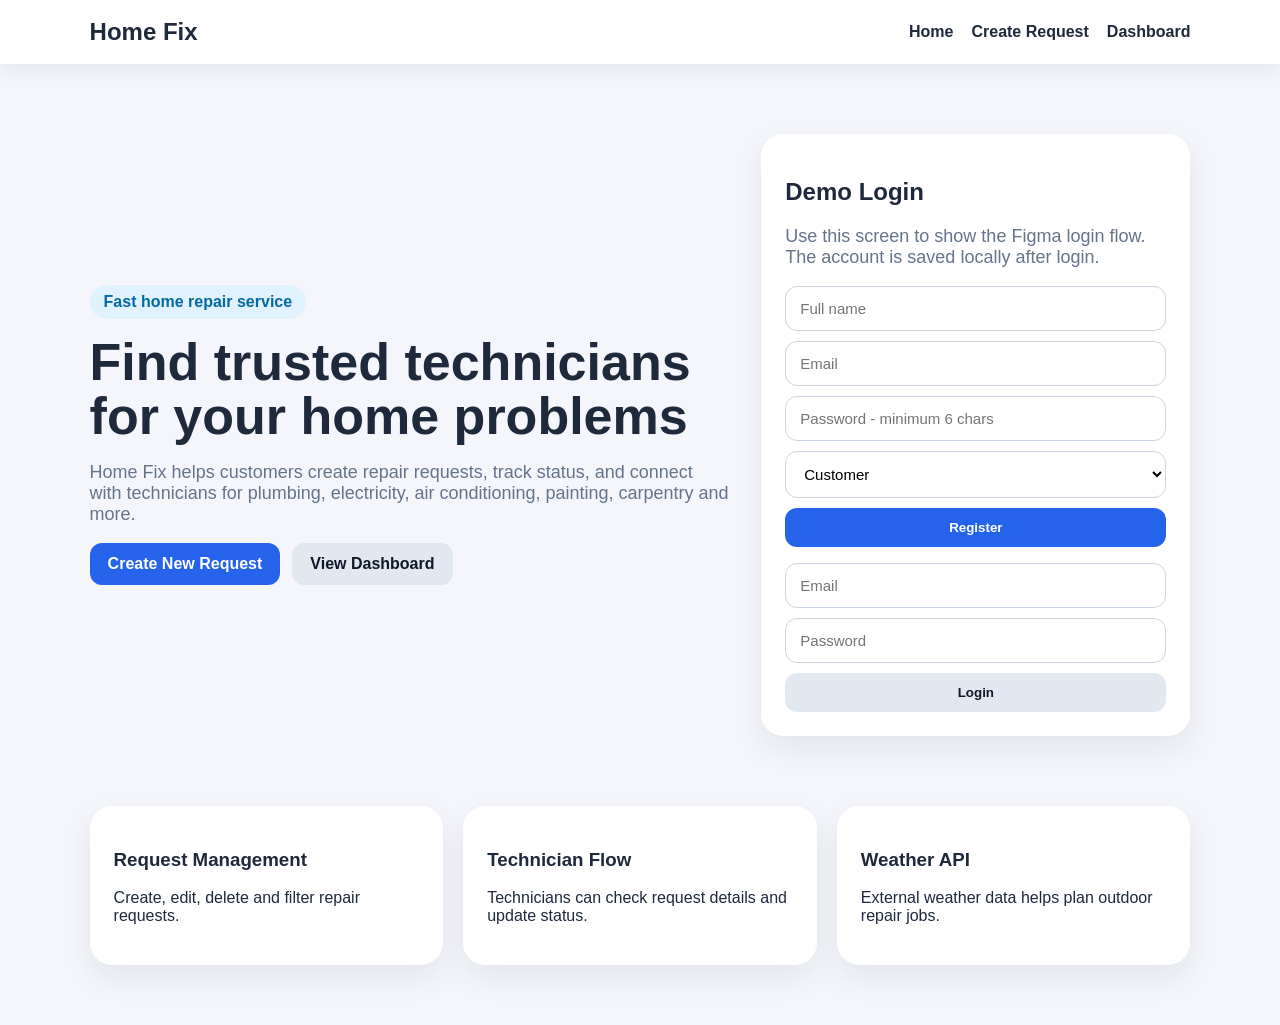
==== index.html @ 34289ef5 "Initial frontend setup with Home Fix pages and API integration" ====
<!DOCTYPE html>
<html lang="en">
<head>
  <meta charset="UTF-8" />
  <meta name="viewport" content="width=device-width, initial-scale=1.0" />
  <title>Home Fix</title>
  <link rel="stylesheet" href="style/style.css" />
</head>
<body>
  <header class="navbar">
    <div class="logo">Home Fix</div>
    <nav>
      <a href="index.html">Home</a>
      <a href="pages/create-request.html">Create Request</a>
      <a href="pages/dashboard.html">Dashboard</a>
    </nav>
  </header>

  <main class="hero">
    <section class="hero-text">
      <span class="badge">Fast home repair service</span>
      <h1>Find trusted technicians for your home problems</h1>
      <p>Home Fix helps customers create repair requests, track status, and connect with technicians for plumbing, electricity, air conditioning, painting, carpentry and more.</p>
      <div class="actions">
        <a class="btn primary" href="pages/create-request.html">Create New Request</a>
        <a class="btn secondary" href="pages/dashboard.html">View Dashboard</a>
      </div>
    </section>

    <section class="login-card">
      <h2>Demo Login</h2>
      <p class="muted">Use this screen to show the Figma login flow. The account is saved locally after login.</p>
      <div id="messageBox" class="message hidden"></div>

      <form id="registerForm" class="form small-gap">
        <input id="fullName" type="text" placeholder="Full name" required />
        <input id="email" type="email" placeholder="Email" required />
        <input id="password" type="password" placeholder="Password - minimum 6 chars" required />
        <select id="role">
          <option value="customer">Customer</option>
          <option value="technician">Technician</option>
          <option value="admin">Admin</option>
        </select>
        <button type="submit" class="btn primary full">Register</button>
      </form>

      <form id="loginForm" class="form small-gap">
        <input id="loginEmail" type="email" placeholder="Email" required />
        <input id="loginPassword" type="password" placeholder="Password" required />
        <button type="submit" class="btn secondary full">Login</button>
      </form>
    </section>
  </main>

  <section class="features">
    <article>
      <h3>Request Management</h3>
      <p>Create, edit, delete and filter repair requests.</p>
    </article>
    <article>
      <h3>Technician Flow</h3>
      <p>Technicians can check request details and update status.</p>
    </article>
    <article>
      <h3>Weather API</h3>
      <p>External weather data helps plan outdoor repair jobs.</p>
    </article>
  </section>

  <script src="js/api.js"></script>
  <script src="js/auth.js"></script>
</body>
</html>
---- style/style.css ----
* {
  box-sizing: border-box;
}

body {
  margin: 0;
  font-family: Arial, sans-serif;
  background: #f4f6fb;
  color: #1e293b;
}

a {
  color: inherit;
  text-decoration: none;
}

.navbar {
  display: flex;
  align-items: center;
  justify-content: space-between;
  padding: 18px 7%;
  background: #ffffff;
  box-shadow: 0 4px 20px rgba(15, 23, 42, 0.08);
  position: sticky;
  top: 0;
  z-index: 10;
}

.logo {
  font-weight: 800;
  font-size: 24px;
}

nav {
  display: flex;
  gap: 18px;
  font-weight: 600;
}

.hero {
  display: grid;
  grid-template-columns: 1.2fr 0.8fr;
  gap: 28px;
  padding: 70px 7%;
  align-items: center;
}

.hero h1 {
  font-size: 52px;
  line-height: 1.05;
  margin: 16px 0;
}

.hero p {
  font-size: 18px;
  color: #64748b;
  max-width: 640px;
}

.badge {
  display: inline-block;
  padding: 8px 14px;
  border-radius: 999px;
  background: #e0f2fe;
  color: #0369a1;
  font-weight: 700;
}

.actions,
.card-actions,
.panel-header {
  display: flex;
  gap: 12px;
  align-items: center;
  flex-wrap: wrap;
}

.btn {
  border: none;
  border-radius: 12px;
  padding: 12px 18px;
  font-weight: 700;
  cursor: pointer;
  display: inline-block;
  text-align: center;
}

.primary {
  background: #2563eb;
  color: #ffffff;
}

.secondary {
  background: #e2e8f0;
  color: #0f172a;
}

.danger {
  background: #fee2e2;
  color: #991b1b;
}

.full {
  width: 100%;
}

.login-card,
.panel,
.request-card,
.features article,
.stat-card {
  background: #ffffff;
  border-radius: 22px;
  padding: 24px;
  box-shadow: 0 12px 30px rgba(15, 23, 42, 0.08);
}

.form {
  display: flex;
  flex-direction: column;
  gap: 14px;
}

.small-gap {
  margin-top: 16px;
  gap: 10px;
}

input,
select,
textarea {
  width: 100%;
  padding: 13px 14px;
  border: 1px solid #cbd5e1;
  border-radius: 12px;
  font-size: 15px;
  background: #fff;
}

textarea {
  min-height: 140px;
  resize: vertical;
}

.message {
  padding: 12px 14px;
  border-radius: 12px;
  margin: 16px 0;
  font-weight: 700;
}

.message.success {
  background: #dcfce7;
  color: #166534;
}

.message.error {
  background: #fee2e2;
  color: #991b1b;
}

.hidden {
  display: none;
}

.muted {
  color: #64748b;
}

.features {
  display: grid;
  grid-template-columns: repeat(3, 1fr);
  gap: 20px;
  padding: 0 7% 60px;
}

.page-layout,
.dashboard {
  padding: 40px 7%;
}

.page-layout {
  display: grid;
  grid-template-columns: 1fr 360px;
  gap: 24px;
}

.wide {
  width: 100%;
}

.grid-form {
  display: grid;
  grid-template-columns: repeat(2, 1fr);
}

.grid-form textarea,
.full-row {
  grid-column: 1 / -1;
}

.weather-box {
  margin-top: 18px;
  padding: 16px;
  border-radius: 16px;
  background: #f8fafc;
  color: #334155;
  line-height: 1.6;
}

.panel-header {
  justify-content: space-between;
}

.filters {
  display: grid;
  grid-template-columns: repeat(6, 1fr);
  gap: 10px;
  margin: 20px 0;
}

.stats-grid {
  display: grid;
  grid-template-columns: repeat(4, 1fr);
  gap: 12px;
  margin-bottom: 20px;
}

.stat-card span {
  display: block;
  color: #64748b;
  margin-bottom: 8px;
}

.stat-card strong {
  font-size: 28px;
}

.cards-grid {
  display: grid;
  grid-template-columns: repeat(2, 1fr);
  gap: 18px;
}

.card-top {
  display: flex;
  justify-content: space-between;
  gap: 12px;
  align-items: center;
}

.pill {
  border-radius: 999px;
  padding: 6px 10px;
  font-size: 13px;
  font-weight: 800;
  background: #e2e8f0;
}

.pill.urgent {
  background: #fee2e2;
  color: #991b1b;
}

.pill.high {
  background: #ffedd5;
  color: #9a3412;
}

.pill.medium {
  background: #dbeafe;
  color: #1d4ed8;
}

.pill.low {
  background: #dcfce7;
  color: #166534;
}

.details-list {
  list-style: none;
  padding: 0;
  line-height: 1.7;
  color: #475569;
}

.request-image {
  width: 100%;
  max-height: 220px;
  object-fit: cover;
  border-radius: 16px;
  margin-bottom: 14px;
}

.empty {
  padding: 24px;
  background: #f8fafc;
  border-radius: 16px;
}

@media (max-width: 900px) {
  .hero,
  .page-layout,
  .features,
  .cards-grid,
  .stats-grid,
  .filters,
  .grid-form {
    grid-template-columns: 1fr;
  }

  .hero h1 {
    font-size: 38px;
  }
}
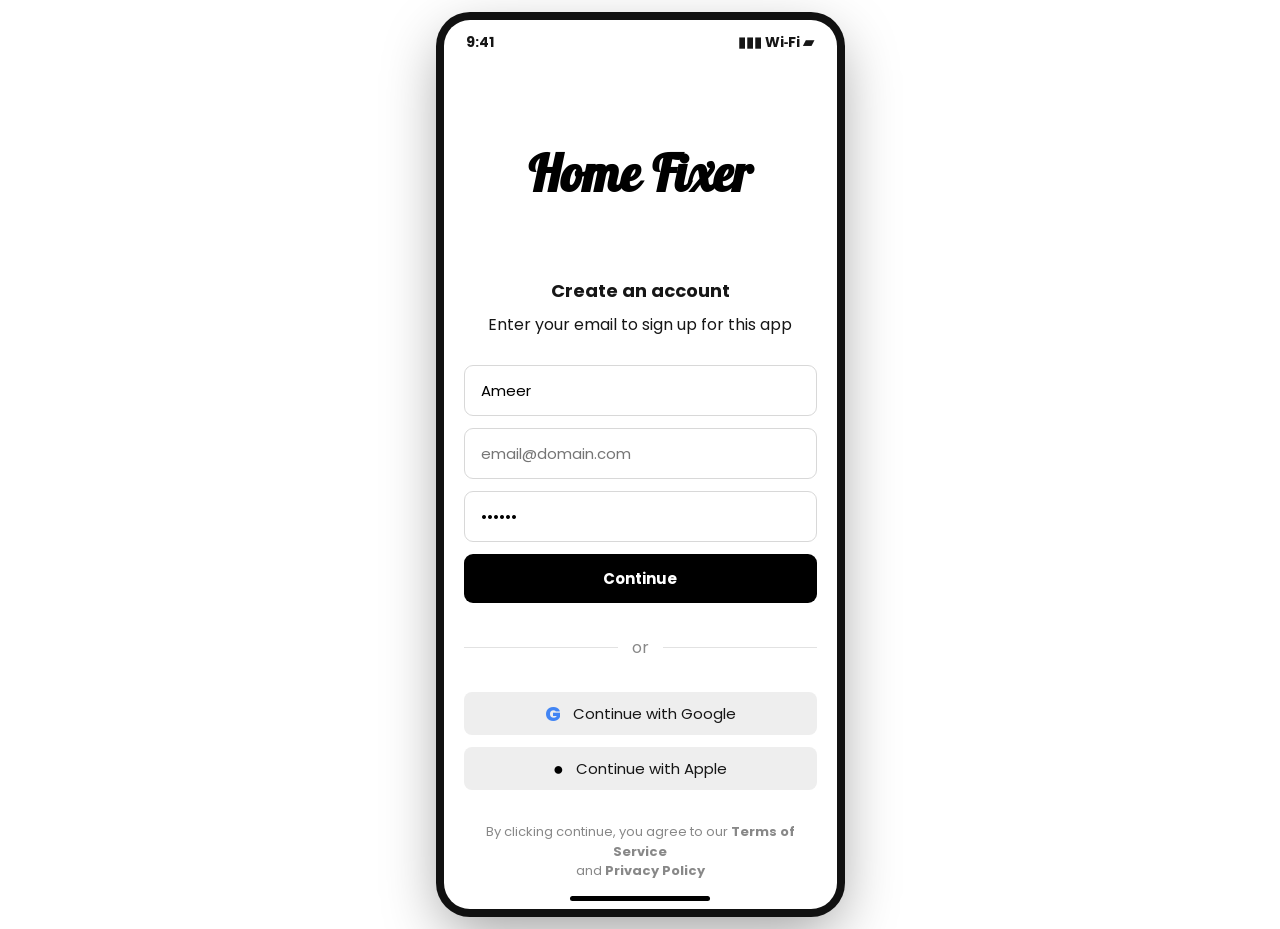
==== commit 4b95895b: "Update client UI to match Figma screens" ====
--- a/index.html
+++ b/index.html
@@ -3,71 +3,48 @@
 <head>
   <meta charset="UTF-8" />
   <meta name="viewport" content="width=device-width, initial-scale=1.0" />
-  <title>Home Fix</title>
+  <title>Home Fixer | Sign In</title>
   <link rel="stylesheet" href="style/style.css" />
 </head>
-<body>
-  <header class="navbar">
-    <div class="logo">Home Fix</div>
-    <nav>
-      <a href="index.html">Home</a>
-      <a href="pages/create-request.html">Create Request</a>
-      <a href="pages/dashboard.html">Dashboard</a>
-    </nav>
-  </header>
+<body class="auth-bg">
+  <main class="phone-frame auth-phone">
+    <div class="ios-status">
+      <span>9:41</span>
+      <span>▮▮▮  Wi‑Fi  ▰</span>
+    </div>
 
-  <main class="hero">
-    <section class="hero-text">
-      <span class="badge">Fast home repair service</span>
-      <h1>Find trusted technicians for your home problems</h1>
-      <p>Home Fix helps customers create repair requests, track status, and connect with technicians for plumbing, electricity, air conditioning, painting, carpentry and more.</p>
-      <div class="actions">
-        <a class="btn primary" href="pages/create-request.html">Create New Request</a>
-        <a class="btn secondary" href="pages/dashboard.html">View Dashboard</a>
+    <section class="signin-card">
+      <h1 class="brand brand-dark">Home Fixer</h1>
+
+      <div class="signin-content">
+        <h2>Create an account</h2>
+        <p>Enter your email to sign up for this app</p>
+
+        <form id="registerForm" class="stack-form">
+          <input id="registerName" type="text" placeholder="Full name" value="Ameer" />
+          <input id="registerEmail" type="email" placeholder="email@domain.com" />
+          <input id="registerPassword" type="password" placeholder="Password" value="123456" />
+          <button type="submit" class="btn btn-black">Continue</button>
+        </form>
+
+        <div id="authMessage" class="inline-message hidden"></div>
+
+        <div class="divider"><span></span><b>or</b><span></span></div>
+
+        <a class="social-btn" href="pages/home.html"><span class="google-g">G</span> Continue with Google</a>
+        <a class="social-btn" href="pages/home.html"><span class="apple-logo">●</span> Continue with Apple</a>
+
+        <p class="terms">
+          By clicking continue, you agree to our
+          <strong>Terms of Service</strong><br />
+          and <strong>Privacy Policy</strong>
+        </p>
       </div>
     </section>
 
-    <section class="login-card">
-      <h2>Demo Login</h2>
-      <p class="muted">Use this screen to show the Figma login flow. The account is saved locally after login.</p>
-      <div id="messageBox" class="message hidden"></div>
-
-      <form id="registerForm" class="form small-gap">
-        <input id="fullName" type="text" placeholder="Full name" required />
-        <input id="email" type="email" placeholder="Email" required />
-        <input id="password" type="password" placeholder="Password - minimum 6 chars" required />
-        <select id="role">
-          <option value="customer">Customer</option>
-          <option value="technician">Technician</option>
-          <option value="admin">Admin</option>
-        </select>
-        <button type="submit" class="btn primary full">Register</button>
-      </form>
-
-      <form id="loginForm" class="form small-gap">
-        <input id="loginEmail" type="email" placeholder="Email" required />
-        <input id="loginPassword" type="password" placeholder="Password" required />
-        <button type="submit" class="btn secondary full">Login</button>
-      </form>
-    </section>
+    <div class="ios-homebar"></div>
   </main>
 
-  <section class="features">
-    <article>
-      <h3>Request Management</h3>
-      <p>Create, edit, delete and filter repair requests.</p>
-    </article>
-    <article>
-      <h3>Technician Flow</h3>
-      <p>Technicians can check request details and update status.</p>
-    </article>
-    <article>
-      <h3>Weather API</h3>
-      <p>External weather data helps plan outdoor repair jobs.</p>
-    </article>
-  </section>
-
-  <script src="js/api.js"></script>
   <script src="js/auth.js"></script>
 </body>
 </html>
--- a/style/style.css
+++ b/style/style.css
@@ -1,315 +1,1231 @@
-* {
-  box-sizing: border-box;
-}
+@import url('https://fonts.googleapis.com/css2?family=Lobster&family=Poppins:wght@300;400;500;600;700;800&display=swap');
+
+:root {
+  --blue: #7fb5f6;
+  --blue-dark: #5ca3f4;
+  --soft-blue: #e8f3ff;
+  --text: #161616;
+  --muted: #747474;
+  --line: #dddddd;
+  --card: #ffffff;
+  --grey: #d9d9d9;
+  --shadow: 0 12px 28px rgba(0, 0, 0, .14);
+  --radius: 22px;
+}
+
+* { box-sizing: border-box; }
 
 body {
   margin: 0;
-  font-family: Arial, sans-serif;
-  background: #f4f6fb;
-  color: #1e293b;
-}
-
-a {
-  color: inherit;
-  text-decoration: none;
-}
-
-.navbar {
-  display: flex;
-  align-items: center;
+  min-height: 100vh;
+  font-family: 'Poppins', Arial, sans-serif;
+  color: var(--text);
+  background: #0b0b0b;
+}
+
+a { color: inherit; text-decoration: none; }
+button, input, select, textarea { font-family: inherit; }
+button, a { cursor: pointer; }
+
+.phone-frame {
+  width: min(100vw, 393px);
+  min-height: 852px;
+  margin: 0 auto;
+  background: #fff;
+  position: relative;
+  overflow: hidden;
+}
+
+.auth-bg {
+  background: #ffffff;
+}
+
+.auth-phone {
+  border-radius: 0 0 18px 18px;
+}
+
+.ios-status {
+  height: 44px;
+  display: flex;
   justify-content: space-between;
-  padding: 18px 7%;
-  background: #ffffff;
-  box-shadow: 0 4px 20px rgba(15, 23, 42, 0.08);
-  position: sticky;
-  top: 0;
-  z-index: 10;
-}
-
-.logo {
+  padding: 12px 22px 0;
+  font-weight: 700;
+  font-size: 14px;
+}
+
+.ios-homebar {
+  width: 140px;
+  height: 5px;
+  border-radius: 20px;
+  background: #000;
+  position: absolute;
+  bottom: 8px;
+  left: 50%;
+  transform: translateX(-50%);
+}
+
+.brand {
+  font-family: 'Lobster', cursive;
+  letter-spacing: .2px;
+}
+
+.brand-dark {
+  font-size: 50px;
+  text-align: center;
+  margin: 78px 0 72px;
+  color: #000;
+}
+
+.small-brand {
+  margin: 0;
+  font-size: 26px;
+  line-height: 1;
+  color: #070707;
+}
+
+.center { text-align: center; }
+
+.signin-content {
+  padding: 0 20px;
+  text-align: center;
+}
+
+.signin-content h2 {
+  font-size: 18px;
+  margin: 0 0 8px;
+}
+
+.signin-content p {
+  margin: 0 0 28px;
+  font-size: 16px;
+}
+
+.stack-form {
+  display: grid;
+  gap: 12px;
+}
+
+input, select, textarea {
+  width: 100%;
+  border: 1px solid #d8d8d8;
+  border-radius: 9px;
+  padding: 13px 16px;
+  font-size: 15px;
+  background: #fff;
+  outline: none;
+}
+
+textarea {
+  min-height: 96px;
+  resize: vertical;
+}
+
+.btn {
+  display: inline-flex;
+  align-items: center;
+  justify-content: center;
+  border: 0;
+  border-radius: 9px;
+  padding: 13px 18px;
+  font-weight: 700;
+  font-size: 15px;
+}
+
+.btn-black {
+  background: #000;
+  color: #fff;
+}
+
+.blue-wide {
+  background: var(--blue);
+  color: #fff;
+  border-radius: 13px;
+}
+
+.btn-soft {
+  background: #e9edf3;
+  color: #111;
+}
+
+.divider {
+  display: grid;
+  grid-template-columns: 1fr auto 1fr;
+  align-items: center;
+  gap: 14px;
+  color: #888;
+  margin: 32px 0;
+}
+
+.divider span { height: 1px; background: #e2e2e2; }
+.divider b { font-weight: 400; }
+
+.social-btn {
+  height: 43px;
+  border-radius: 8px;
+  background: #eee;
+  display: flex;
+  justify-content: center;
+  align-items: center;
+  margin-bottom: 12px;
+  gap: 12px;
+  font-size: 15px;
+}
+
+.google-g { color: #4285f4; font-weight: 800; font-size: 20px; }
+.apple-logo { color: #000; font-size: 18px; }
+
+.terms {
+  font-size: 13px !important;
+  color: #888;
+  line-height: 1.5;
+  margin-top: 32px !important;
+}
+
+.app-phone {
+  min-height: 852px;
+  padding: 22px 16px 92px;
+  background: #fff;
+}
+
+.white-screen { background: #fff; }
+
+.home-header {
+  display: flex;
+  justify-content: space-between;
+  align-items: flex-start;
+  margin-bottom: 36px;
+}
+
+.home-header p {
+  margin: 4px 0 0;
+  color: #777;
+  font-size: 15px;
+}
+
+.avatar {
+  width: 48px;
+  height: 48px;
+  border-radius: 15px;
+  background:
+    radial-gradient(circle at 50% 36%, #333 0 14%, transparent 15%),
+    radial-gradient(circle at 50% 78%, #d9bba0 0 33%, transparent 34%),
+    linear-gradient(135deg, #e8eff7, #fff);
+  box-shadow: 0 8px 18px rgba(0,0,0,.14);
+}
+
+.search-row {
+  display: grid;
+  grid-template-columns: 1fr 56px;
+  gap: 14px;
+  align-items: center;
+  margin-bottom: 26px;
+}
+
+.search-box {
+  height: 54px;
+  border-radius: 15px;
+  background: #fff;
+  box-shadow: var(--shadow);
+  display: flex;
+  align-items: center;
+  gap: 14px;
+  padding: 0 18px;
+  color: #5f606a;
+  font-weight: 600;
+}
+
+.search-box:first-letter { font-size: 30px; color: #000; }
+
+.filter-btn {
+  height: 55px;
+  min-width: 55px;
+  border: 0;
+  border-radius: 15px;
+  background: var(--blue);
+  font-size: 26px;
+  display: flex;
+  align-items: center;
+  justify-content: center;
+}
+
+.chips {
+  display: flex;
+  gap: 12px;
+  overflow-x: auto;
+  padding: 0 0 12px;
+  margin-bottom: 10px;
+}
+
+.chip {
+  border: 0;
+  white-space: nowrap;
+  background: #f0f0f4;
+  padding: 12px 20px;
+  border-radius: 15px;
+  font-weight: 700;
+  color: #444;
+}
+
+.chip.active {
+  background: var(--blue);
+  color: #fff;
+  box-shadow: 0 10px 18px rgba(84, 149, 235, .35);
+}
+
+.provider-grid {
+  display: grid;
+  grid-template-columns: 1fr 1fr;
+  gap: 18px;
+  padding-bottom: 34px;
+}
+
+.provider-card {
+  min-height: 205px;
+  background: #fff;
+  border-radius: 18px;
+  padding: 16px 12px;
+  box-shadow: 0 8px 20px rgba(0,0,0,.12);
+  display: flex;
+  flex-direction: column;
+  justify-content: space-between;
+}
+
+.provider-card p {
+  color: #666;
+  font-weight: 700;
+  line-height: 1.18;
+  margin: 8px 0;
+}
+
+.provider-logo {
+  text-align: center;
+  display: grid;
+  place-items: center;
+  gap: 1px;
+  min-height: 86px;
+}
+
+.provider-logo span {
+  display: grid;
+  place-items: center;
+  font-size: 42px;
+  line-height: 1;
+}
+
+.provider-logo strong {
+  display: block;
+  letter-spacing: 1px;
+  font-size: 17px;
+}
+
+.provider-logo small {
+  display: block;
+  font-size: 7px;
+  letter-spacing: 4px;
+}
+
+.logo-horse span {
+  width: 74px;
+  height: 74px;
+  background: #000;
+  color: #fff;
+  font-size: 52px;
+}
+
+.logo-horse strong {
+  font-weight: 400;
+  font-size: 24px;
+  margin-top: 6px;
+}
+
+.logo-flash span { color: #e7bc58; font-size: 60px; }
+.logo-flash strong { color: #161d4d; }
+.logo-master span { color: #d9ab4a; font-size: 54px; }
+.logo-master strong { color: #444; }
+.logo-otieno span { color: #3260a6; font-size: 58px; }
+.logo-otieno strong { color: #27346b; }
+
+.stars {
+  font-size: 17px;
+  letter-spacing: 1px;
+  color: #111;
+}
+
+.stars span {
+  font-size: 13px;
+  margin-left: 3px;
+}
+
+.floating-plus {
+  position: absolute;
+  left: 50%;
+  bottom: 53px;
+  transform: translateX(-50%);
+  z-index: 5;
+  width: 64px;
+  height: 64px;
+  border-radius: 50%;
+  display: grid;
+  place-items: center;
+  background: var(--blue);
+  color: #fff;
+  font-size: 38px;
+  box-shadow: 0 10px 20px rgba(0,0,0,.2);
+}
+
+.bottom-nav {
+  position: absolute;
+  left: 0;
+  right: 0;
+  bottom: 0;
+  height: 72px;
+  border-radius: 24px 24px 0 0;
+  background: var(--blue);
+  display: grid;
+  grid-template-columns: repeat(4, 1fr);
+  align-items: center;
+  padding-bottom: 12px;
+}
+
+.bottom-nav a {
+  text-align: center;
+  color: #fff;
+  font-size: 23px;
+  opacity: .9;
+}
+
+.bottom-nav a.active {
+  transform: translateY(-2px);
   font-weight: 800;
-  font-size: 24px;
-}
-
-nav {
-  display: flex;
-  gap: 18px;
-  font-weight: 600;
-}
-
-.hero {
-  display: grid;
-  grid-template-columns: 1.2fr 0.8fr;
-  gap: 28px;
-  padding: 70px 7%;
-  align-items: center;
-}
-
-.hero h1 {
-  font-size: 52px;
-  line-height: 1.05;
-  margin: 16px 0;
-}
-
-.hero p {
-  font-size: 18px;
-  color: #64748b;
-  max-width: 640px;
-}
-
-.badge {
-  display: inline-block;
-  padding: 8px 14px;
-  border-radius: 999px;
-  background: #e0f2fe;
-  color: #0369a1;
+}
+
+.top-icons {
+  display: flex;
+  justify-content: space-between;
+  align-items: center;
+}
+
+.icon-link {
+  font-size: 36px;
+  color: #666;
+  line-height: 1;
+}
+
+.provider-details {
+  text-align: left;
+  padding: 16px 0 0;
+}
+
+.provider-details .provider-logo {
+  margin: 0 auto 18px;
+}
+
+.provider-details .provider-logo span {
+  margin: 0 auto;
+}
+
+.provider-details .stars {
+  margin: 24px 0 14px;
+}
+
+.provider-name-line {
+  color: #555;
   font-weight: 700;
 }
 
-.actions,
-.card-actions,
-.panel-header {
-  display: flex;
-  gap: 12px;
-  align-items: center;
-  flex-wrap: wrap;
-}
-
-.btn {
-  border: none;
+.provider-copy {
+  color: #555;
+  line-height: 1.25;
+  font-size: 15px;
+}
+
+.provider-actions {
+  position: absolute;
+  left: 16px;
+  right: 16px;
+  bottom: 56px;
+  display: grid;
+  grid-template-columns: 1fr auto 1fr;
+  gap: 14px;
+  align-items: center;
+}
+
+.pill-blue {
+  border: 0;
+  background: var(--blue);
+  color: #fff;
   border-radius: 12px;
-  padding: 12px 18px;
+  padding: 10px 12px;
+  text-align: center;
+  font-weight: 500;
+}
+
+.provider-actions span {
+  color: #999;
   font-weight: 700;
-  cursor: pointer;
-  display: inline-block;
+}
+
+.provider-note {
+  position: absolute;
+  left: 16px;
+  right: 16px;
+  bottom: 28px;
+}
+
+.muted { color: #999; }
+
+.modal-overlay {
+  position: absolute;
+  inset: 0;
+  background: rgba(220,220,220,.78);
+  display: grid;
+  place-items: center;
+  z-index: 20;
+}
+
+.hidden { display: none !important; }
+
+.phone-modal {
+  width: 270px;
+  min-height: 170px;
+  border-radius: 24px;
+  background: #fff;
+  box-shadow: var(--shadow);
+  padding: 22px;
+  position: relative;
+  display: grid;
+  place-items: center;
+}
+
+.back-mini {
+  position: absolute;
+  left: 18px;
+  top: 10px;
+  border: 0;
+  background: transparent;
+  font-size: 34px;
+  color: #666;
+}
+
+.phone-modal h2 {
+  color: #676974;
+  font-size: 25px;
+  margin: 20px 0 10px;
+}
+
+.call-btn {
+  background: #d8d8d8;
+  color: #65666c;
+  min-width: 185px;
+  border-radius: 22px;
+  padding: 12px;
   text-align: center;
-}
-
-.primary {
-  background: #2563eb;
-  color: #ffffff;
-}
-
-.secondary {
-  background: #e2e8f0;
-  color: #0f172a;
-}
-
-.danger {
-  background: #fee2e2;
-  color: #991b1b;
-}
-
-.full {
-  width: 100%;
-}
-
-.login-card,
-.panel,
-.request-card,
-.features article,
-.stat-card {
-  background: #ffffff;
-  border-radius: 22px;
-  padding: 24px;
-  box-shadow: 0 12px 30px rgba(15, 23, 42, 0.08);
-}
-
-.form {
+  font-weight: 700;
+}
+
+.message-top {
+  display: grid;
+  grid-template-columns: 36px 1fr 36px;
+  align-items: center;
+  margin-bottom: 24px;
+}
+
+.message-top h1 {
+  text-align: center;
+  font-size: 17px;
+  margin: 0;
+}
+
+.notify-row {
+  display: flex;
+  align-items: center;
+  gap: 8px;
+  font-size: 11px;
+  color: #777;
+  border-bottom: 1px solid #eee;
+  padding-bottom: 16px;
+}
+
+.switch { margin-left: auto; }
+.switch input { display: none; }
+.switch i {
+  width: 30px;
+  height: 16px;
+  background: #aaa;
+  border-radius: 20px;
+  display: block;
+  position: relative;
+}
+.switch i::before {
+  content: '';
+  position: absolute;
+  width: 13px;
+  height: 13px;
+  border-radius: 50%;
+  background: #fff;
+  top: 1.5px;
+  left: 2px;
+}
+
+.message-item {
+  display: grid;
+  grid-template-columns: 42px 1fr auto;
+  gap: 10px;
+  align-items: center;
+  border-bottom: 1px solid #eee;
+  padding: 15px 0;
+  position: relative;
+}
+
+.message-item strong { font-size: 12px; }
+.message-item p { margin: 4px 0 0; font-size: 11px; color: #777; }
+.message-item time { font-size: 10px; color: #aaa; }
+
+.blue-text { color: #4f9af4 !important; }
+
+.unread-dot {
+  width: 9px;
+  height: 9px;
+  border-radius: 50%;
+  background: #61a9ff;
+  position: absolute;
+  right: 0;
+  bottom: 12px;
+}
+
+.mini-logo {
+  width: 30px;
+  height: 30px;
+  display: grid;
+  place-items: center;
+  background: #eee;
+}
+
+.horse-mini { background: #000; color: #fff; }
+.flash-mini { color: #2c60b4; }
+
+.chat-screen {
+  padding-bottom: 66px;
+}
+
+.chat-logo-area {
+  display: grid;
+  place-items: center;
+  min-height: 140px;
+}
+
+.chat-logo-area .provider-logo {
+  transform: scale(.72);
+}
+
+.chat-thread {
   display: flex;
   flex-direction: column;
   gap: 14px;
 }
 
-.small-gap {
-  margin-top: 16px;
+.bubble {
+  max-width: 250px;
+  border-radius: 14px;
+  padding: 12px 16px;
+  line-height: 1.2;
+  font-size: 13px;
+  box-shadow: 0 8px 16px rgba(0,0,0,.12);
+}
+
+.bubble.provider {
+  background: #d9d9d9;
+  align-self: flex-start;
+}
+
+.bubble.me {
+  background: var(--blue);
+  color: #fff;
+  align-self: flex-end;
+}
+
+.summary {
+  font-size: 12px;
+  max-width: 290px;
+}
+
+.confirm-pill {
+  align-self: flex-end;
+  background: var(--blue);
+  color: #fff;
+  border-radius: 12px;
+  padding: 9px 14px;
+  font-size: 12px;
+}
+
+.payment-prompt {
+  display: flex;
+  gap: 14px;
+  align-self: flex-end;
+  font-size: 10px;
+  align-items: center;
+}
+
+.payment-prompt span {
+  background: #fff;
+  box-shadow: var(--shadow);
+  padding: 8px 10px;
+  border-radius: 10px;
+  font-weight: 700;
+}
+
+.payment-prompt a {
+  background: #46a832;
+  color: #fff;
+  border-radius: 4px;
+  padding: 7px 14px;
+}
+
+.chat-input {
+  position: absolute;
+  left: 12px;
+  right: 12px;
+  bottom: 12px;
+  display: grid;
+  grid-template-columns: 32px 1fr 32px;
+  align-items: center;
+  gap: 6px;
+}
+
+.plus-chat {
+  width: 29px;
+  height: 29px;
+  border-radius: 50%;
+  display: grid;
+  place-items: center;
+  background: var(--blue);
+  color: #fff;
+  font-size: 22px;
+}
+
+.chat-input input {
+  background: #ddd;
+  border: 0;
+  height: 31px;
+  border-radius: 18px;
+  padding: 0 16px;
+  font-size: 12px;
+}
+
+.chat-input button {
+  border: 0;
+  background: #ddd;
+  height: 31px;
+  border-radius: 18px;
+  color: #777;
+}
+
+.attach-thread {
+  min-height: 300px;
+}
+
+.attach-panel {
+  position: absolute;
+  left: 10px;
+  right: 10px;
+  bottom: 52px;
+  background: #d3d3d3;
+  border-radius: 18px;
+  padding: 13px;
+}
+
+.grabber {
+  width: 42px;
+  height: 4px;
+  border-radius: 10px;
+  background: #888;
+  margin: 0 auto 10px;
+}
+
+.photos-row {
+  display: grid;
+  grid-template-columns: 86px 1fr 1fr;
+  gap: 8px;
+  align-items: center;
+  position: relative;
+}
+
+.photos-row a {
+  position: absolute;
+  right: 4px;
+  top: -8px;
+  color: var(--blue-dark);
+  font-size: 14px;
+}
+
+.camera-tile, .photo-tile {
+  height: 82px;
+  border-radius: 16px;
+  border: 0;
+}
+
+.camera-tile {
+  background: #aaa;
+  color: #fff;
+  font-size: 31px;
+}
+
+.photo-tile {
+  background-size: cover;
+  background-position: center;
+  position: relative;
+}
+
+.photo-one {
+  background-image: linear-gradient(45deg, #e6e6e6, #c2c2c2);
+}
+
+.photo-two {
+  background-image: linear-gradient(135deg, #dfd1b5, #8eb46f);
+}
+
+.photo-tile b {
+  position: absolute;
+  right: 8px;
+  top: 8px;
+  width: 18px;
+  height: 18px;
+  border: 3px solid #fff;
+  border-radius: 50%;
+}
+
+.attach-panel hr {
+  border: 0;
+  border-top: 1px solid #9d9d9d;
+}
+
+.attach-panel button:not(.camera-tile) {
+  display: block;
+  border: 0;
+  background: rgba(255,255,255,.45);
+  color: #fff;
+  padding: 5px 14px;
+  border-radius: 18px;
+  margin: 7px 0;
+  font-weight: 800;
+}
+
+.payment-screen {
+  padding: 20px 24px;
+}
+
+.payment-content h1 {
+  font-size: 17px;
+  margin: 28px 0 26px;
+}
+
+.price-row, .total-row {
+  display: flex;
+  justify-content: space-between;
+  align-items: center;
+  margin: 18px 20px;
+  color: #747474;
+  font-size: 18px;
+}
+
+.total-row {
+  color: #000;
+  font-weight: 800;
+  font-size: 20px;
+}
+
+.payment-content hr {
+  border: 0;
+  border-top: 1px solid #999;
+  margin: 14px 10px;
+}
+
+.payment-content h2 {
+  font-size: 18px;
+}
+
+.card-option {
+  min-height: 72px;
+  border-radius: 18px;
+  display: grid;
+  grid-template-columns: 92px 1fr 24px;
+  align-items: center;
   gap: 10px;
-}
-
-input,
-select,
-textarea {
-  width: 100%;
-  padding: 13px 14px;
-  border: 1px solid #cbd5e1;
-  border-radius: 12px;
-  font-size: 15px;
+  padding: 13px;
+  margin: 16px 0;
+  background: #ddd;
+  box-shadow: var(--shadow);
+}
+
+.card-option.selected {
+  background: #763a20;
+  color: #fff;
+}
+
+.card-option input {
+  width: 22px;
+}
+
+.mc-logo {
+  width: 86px;
+  height: 42px;
+  border-radius: 20px;
+  background: radial-gradient(circle at 35% 50%, #c53628 0 38%, transparent 39%),
+              radial-gradient(circle at 62% 50%, #efb23e 0 38%, transparent 39%);
+  color: #fff;
+  display: grid;
+  place-items: center;
+  font-weight: 800;
+  font-style: italic;
+  font-size: 13px;
+}
+
+.visa-logo {
+  color: #2d5ba9;
+  font-size: 30px;
+  font-weight: 800;
+  font-style: italic;
+}
+
+.card-option small {
+  display: block;
+  color: rgba(255,255,255,.65);
+  margin-top: 6px;
+}
+
+.card-option:not(.selected) small {
+  color: #888;
+}
+
+.pay-row {
+  display: grid;
+  grid-template-columns: 1fr 1fr;
+  gap: 20px;
+  align-items: center;
+  margin: 28px 0;
+}
+
+.pay-row div span {
+  color: #888;
+  font-size: 19px;
+}
+
+.pay-row div b {
+  display: block;
+  font-size: 28px;
+}
+
+.pay-btn {
+  border-radius: 18px;
+  height: 62px;
+  font-size: 18px;
+}
+
+.save-card {
+  display: flex;
+  align-items: center;
+  gap: 12px;
+  font-size: 13px;
+  margin: 20px 0;
+}
+
+.save-card input {
+  width: 34px;
+  height: 34px;
+}
+
+.secure-text {
+  color: #777;
+  line-height: 1.45;
+  font-size: 14px;
+}
+
+.success-screen {
+  display: grid;
+  place-items: center;
+}
+
+.success-card {
+  width: 290px;
+  min-height: 360px;
+  border-radius: 24px;
   background: #fff;
-}
-
-textarea {
-  min-height: 140px;
-  resize: vertical;
-}
-
-.message {
-  padding: 12px 14px;
-  border-radius: 12px;
-  margin: 16px 0;
+  box-shadow: var(--shadow);
+  display: grid;
+  justify-items: center;
+  align-content: center;
+  gap: 14px;
+  padding: 24px;
+  text-align: center;
+}
+
+.success-icon {
+  width: 92px;
+  height: 92px;
+  border-radius: 50%;
+  background: var(--blue);
+  color: #fff;
+  display: grid;
+  place-items: center;
+  font-size: 60px;
+  font-weight: 800;
+}
+
+.success-card h1 {
+  color: var(--blue);
+  font-size: 28px;
+  margin: 0;
+}
+
+.success-card p {
+  color: #777;
   font-weight: 700;
-}
-
-.message.success {
-  background: #dcfce7;
-  color: #166534;
-}
-
-.message.error {
-  background: #fee2e2;
-  color: #991b1b;
-}
-
-.hidden {
-  display: none;
-}
-
-.muted {
-  color: #64748b;
-}
-
-.features {
-  display: grid;
-  grid-template-columns: repeat(3, 1fr);
-  gap: 20px;
-  padding: 0 7% 60px;
-}
-
-.page-layout,
-.dashboard {
-  padding: 40px 7%;
-}
-
-.page-layout {
-  display: grid;
-  grid-template-columns: 1fr 360px;
-  gap: 24px;
-}
-
-.wide {
-  width: 100%;
-}
-
-.grid-form {
+  margin: 0;
+}
+
+.success-btn {
+  width: 200px;
+  height: 70px;
+  border-radius: 20px;
+  background: var(--blue);
+  color: #fff;
+  font-size: 20px;
+  margin-top: 20px;
+}
+
+.request-screen, .dashboard-phone {
+  background: #f8fbff;
+}
+
+.request-card {
+  margin-top: 20px;
+  background: #fff;
+  border-radius: 24px;
+  padding: 22px;
+  box-shadow: var(--shadow);
+}
+
+.request-card h2 {
+  margin-bottom: 6px;
+}
+
+.inline-message {
+  border-radius: 14px;
+  padding: 11px 14px;
+  font-weight: 700;
+  font-size: 14px;
+}
+
+.inline-message.success {
+  background: #e2f8e7;
+  color: #2a6834;
+}
+
+.inline-message.error {
+  background: #ffe6e6;
+  color: #9b1c1c;
+}
+
+.inline-message.warning {
+  background: #fff4d8;
+  color: #7a5300;
+}
+
+.dashboard-tools {
+  display: grid;
+  grid-template-columns: 1fr 1fr;
+  gap: 10px;
+}
+
+.dashboard-tools input,
+.dashboard-tools select,
+.dashboard-tools button {
+  min-height: 42px;
+  padding: 8px 10px;
+  font-size: 13px;
+}
+
+.stats-grid {
   display: grid;
   grid-template-columns: repeat(2, 1fr);
-}
-
-.grid-form textarea,
-.full-row {
-  grid-column: 1 / -1;
-}
-
-.weather-box {
-  margin-top: 18px;
-  padding: 16px;
-  border-radius: 16px;
-  background: #f8fafc;
-  color: #334155;
-  line-height: 1.6;
-}
-
-.panel-header {
-  justify-content: space-between;
-}
-
-.filters {
-  display: grid;
-  grid-template-columns: repeat(6, 1fr);
-  gap: 10px;
-  margin: 20px 0;
-}
-
-.stats-grid {
-  display: grid;
-  grid-template-columns: repeat(4, 1fr);
   gap: 12px;
-  margin-bottom: 20px;
+  margin: 18px 0;
+}
+
+.stat-card {
+  background: #fff;
+  border-radius: 18px;
+  padding: 18px;
+  box-shadow: 0 8px 18px rgba(0,0,0,.07);
 }
 
 .stat-card span {
   display: block;
-  color: #64748b;
-  margin-bottom: 8px;
-}
-
-.stat-card strong {
-  font-size: 28px;
-}
-
-.cards-grid {
-  display: grid;
-  grid-template-columns: repeat(2, 1fr);
-  gap: 18px;
-}
-
-.card-top {
+  color: #68738a;
+  font-size: 15px;
+  margin-bottom: 6px;
+}
+
+.stat-card b {
+  font-size: 31px;
+}
+
+.request-list {
+  display: grid;
+  gap: 16px;
+  padding-bottom: 28px;
+}
+
+.request-item {
+  background: #fff;
+  border-radius: 22px;
+  padding: 18px;
+  box-shadow: 0 8px 18px rgba(0,0,0,.08);
+}
+
+.request-head {
   display: flex;
   justify-content: space-between;
+  align-items: center;
+}
+
+.request-head h2 {
+  margin: 0 0 12px;
+  font-size: 21px;
+}
+
+.priority {
+  border-radius: 16px;
+  padding: 6px 14px;
+  background: #eef2f7;
+  font-weight: 800;
+  color: #555;
+}
+
+.priority.high, .priority.urgent {
+  background: #fff1d9;
+  color: #9c4b1b;
+}
+
+.request-item p {
+  color: #3f4758;
+}
+
+.request-item select {
+  margin: 14px 0;
+}
+
+.card-actions {
+  display: flex;
   gap: 12px;
-  align-items: center;
-}
-
-.pill {
-  border-radius: 999px;
-  padding: 6px 10px;
-  font-size: 13px;
+}
+
+.delete-btn {
+  background: #f6dddd;
+  color: #8d2020;
+}
+
+.empty-state {
+  text-align: center;
+  padding: 22px;
+}
+
+@media (min-width: 700px) {
+  body {
+    display: grid;
+    place-items: start center;
+    padding: 20px;
+  }
+
+  .phone-frame {
+    border-radius: 26px;
+    box-shadow: 0 0 0 8px #111, 0 20px 60px rgba(0,0,0,.4);
+  }
+}
+
+
+/* Patch: Figma bottom banner and clean chat behavior */
+.bottom-nav.figma-nav,
+.bottom-nav {
+  position: absolute;
+  left: 0;
+  right: 0;
+  bottom: 0;
+  height: 70px;
+  background: #7fb9fb;
+  display: grid;
+  grid-template-columns: repeat(4, 1fr);
+  align-items: center;
+  padding: 20px 12px 10px;
+  border-radius: 26px 26px 0 0;
+  overflow: visible;
+  box-shadow: 0 -8px 22px rgba(70, 135, 220, .22);
+}
+
+.bottom-nav.figma-nav::before,
+.bottom-nav::before {
+  content: "";
+  position: absolute;
+  left: 50%;
+  top: -30px;
+  width: 92px;
+  height: 58px;
+  transform: translateX(-50%);
+  background: #fff;
+  border-radius: 0 0 50px 50px;
+  box-shadow: inset 0 -10px 0 #7fb9fb;
+  z-index: 0;
+}
+
+.bottom-nav.figma-nav a,
+.bottom-nav a {
+  position: relative;
+  z-index: 1;
+  color: #fff;
+  font-size: 23px;
+  line-height: 1;
+  opacity: .96;
+  text-align: center;
+  text-shadow: 0 1px 0 rgba(0,0,0,.06);
+}
+
+.bottom-nav.figma-nav a.active,
+.bottom-nav a.active {
+  transform: translateY(-2px);
   font-weight: 800;
-  background: #e2e8f0;
-}
-
-.pill.urgent {
-  background: #fee2e2;
-  color: #991b1b;
-}
-
-.pill.high {
-  background: #ffedd5;
-  color: #9a3412;
-}
-
-.pill.medium {
-  background: #dbeafe;
-  color: #1d4ed8;
-}
-
-.pill.low {
-  background: #dcfce7;
-  color: #166534;
-}
-
-.details-list {
-  list-style: none;
-  padding: 0;
-  line-height: 1.7;
-  color: #475569;
-}
-
-.request-image {
-  width: 100%;
-  max-height: 220px;
-  object-fit: cover;
-  border-radius: 16px;
-  margin-bottom: 14px;
-}
-
-.empty {
-  padding: 24px;
-  background: #f8fafc;
-  border-radius: 16px;
-}
-
-@media (max-width: 900px) {
-  .hero,
-  .page-layout,
-  .features,
-  .cards-grid,
-  .stats-grid,
-  .filters,
-  .grid-form {
-    grid-template-columns: 1fr;
-  }
-
-  .hero h1 {
-    font-size: 38px;
-  }
-}
+}
+
+.floating-plus {
+  bottom: 43px !important;
+  width: 64px !important;
+  height: 64px !important;
+  z-index: 8 !important;
+  background: #7fb9fb !important;
+  border: 0 !important;
+  box-shadow: 0 10px 18px rgba(0,0,0,.25) !important;
+}
+
+.chat-thread {
+  min-height: 520px;
+}
+
+.chat-thread .payment-prompt,
+.chat-thread .confirm-pill {
+  margin-top: -4px;
+}
+
+.chat-screen .chat-logo-area {
+  min-height: 155px;
+}
+
+.chat-screen .provider-logo {
+  transform: scale(.62);
+}
+
+.message-item {
+  cursor: pointer;
+}
+
+.provider-actions #sendMessage {
+  background: #7fb9fb;
+}
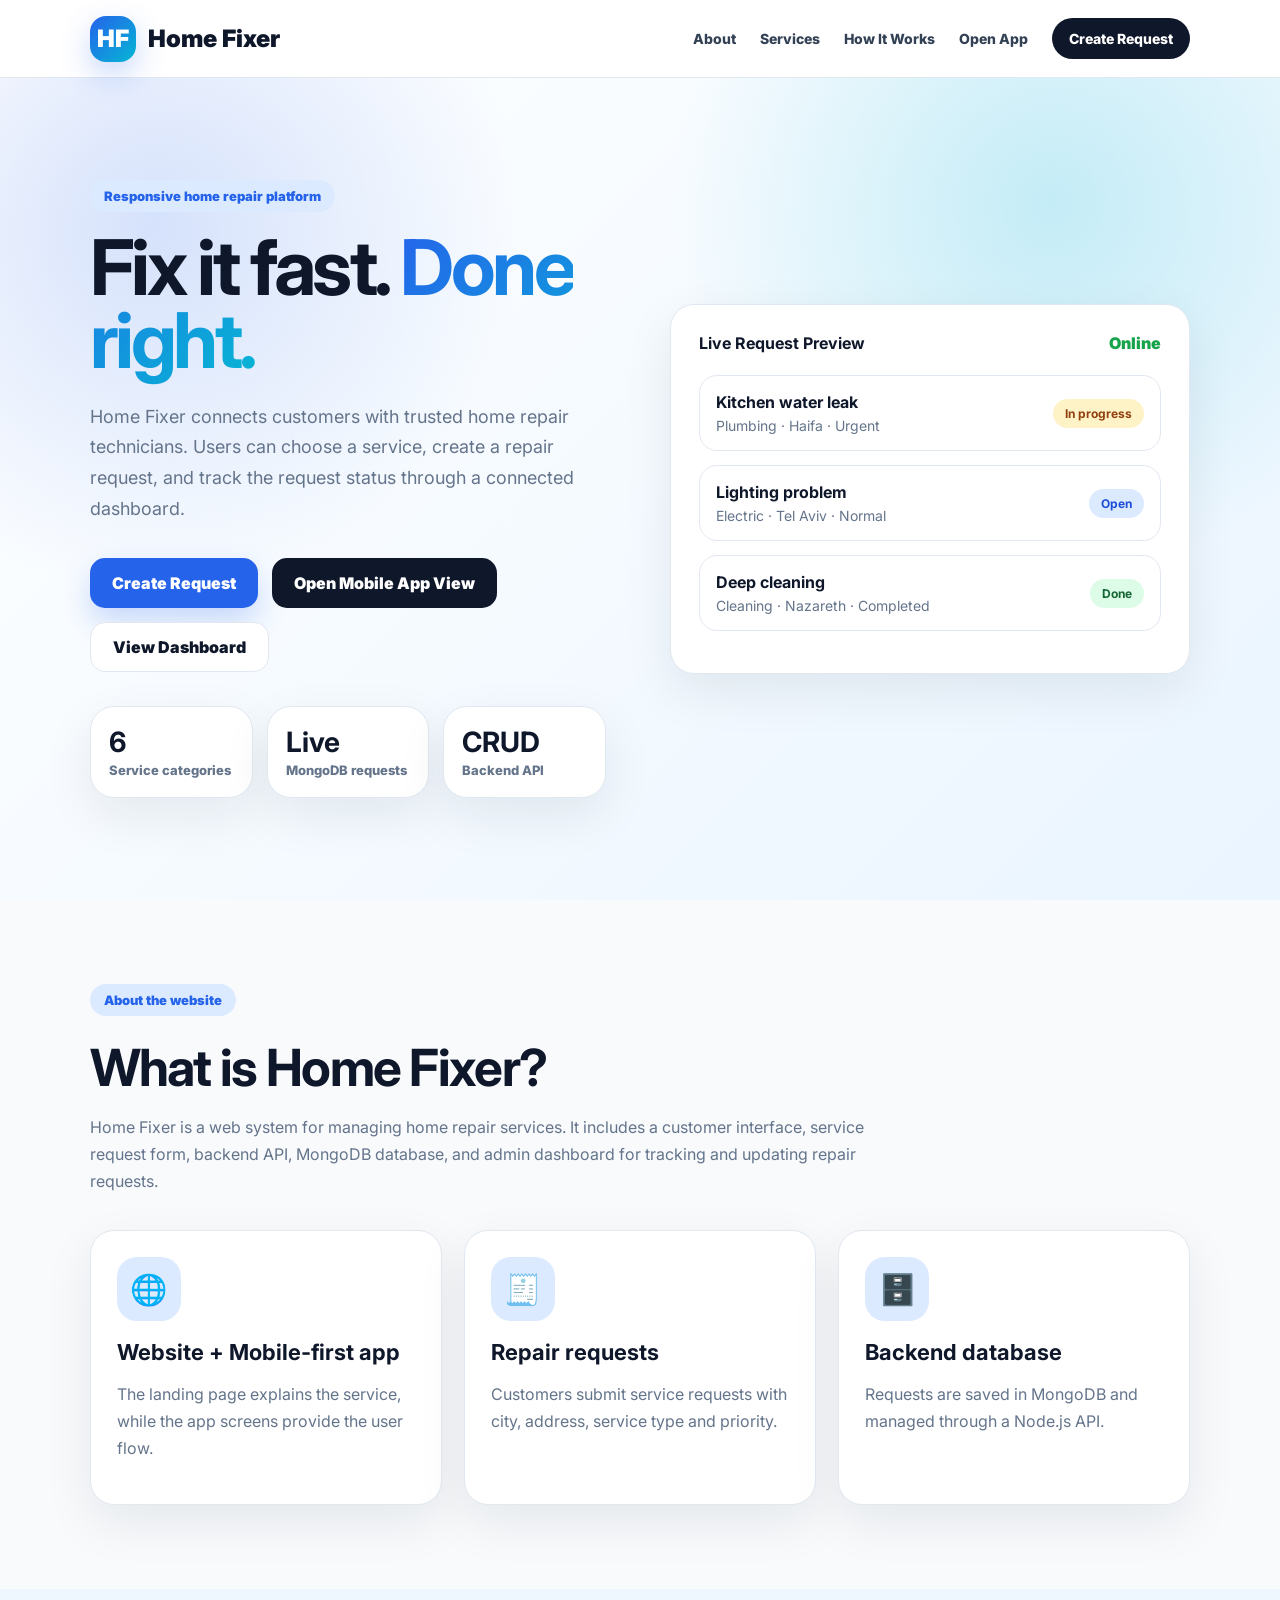
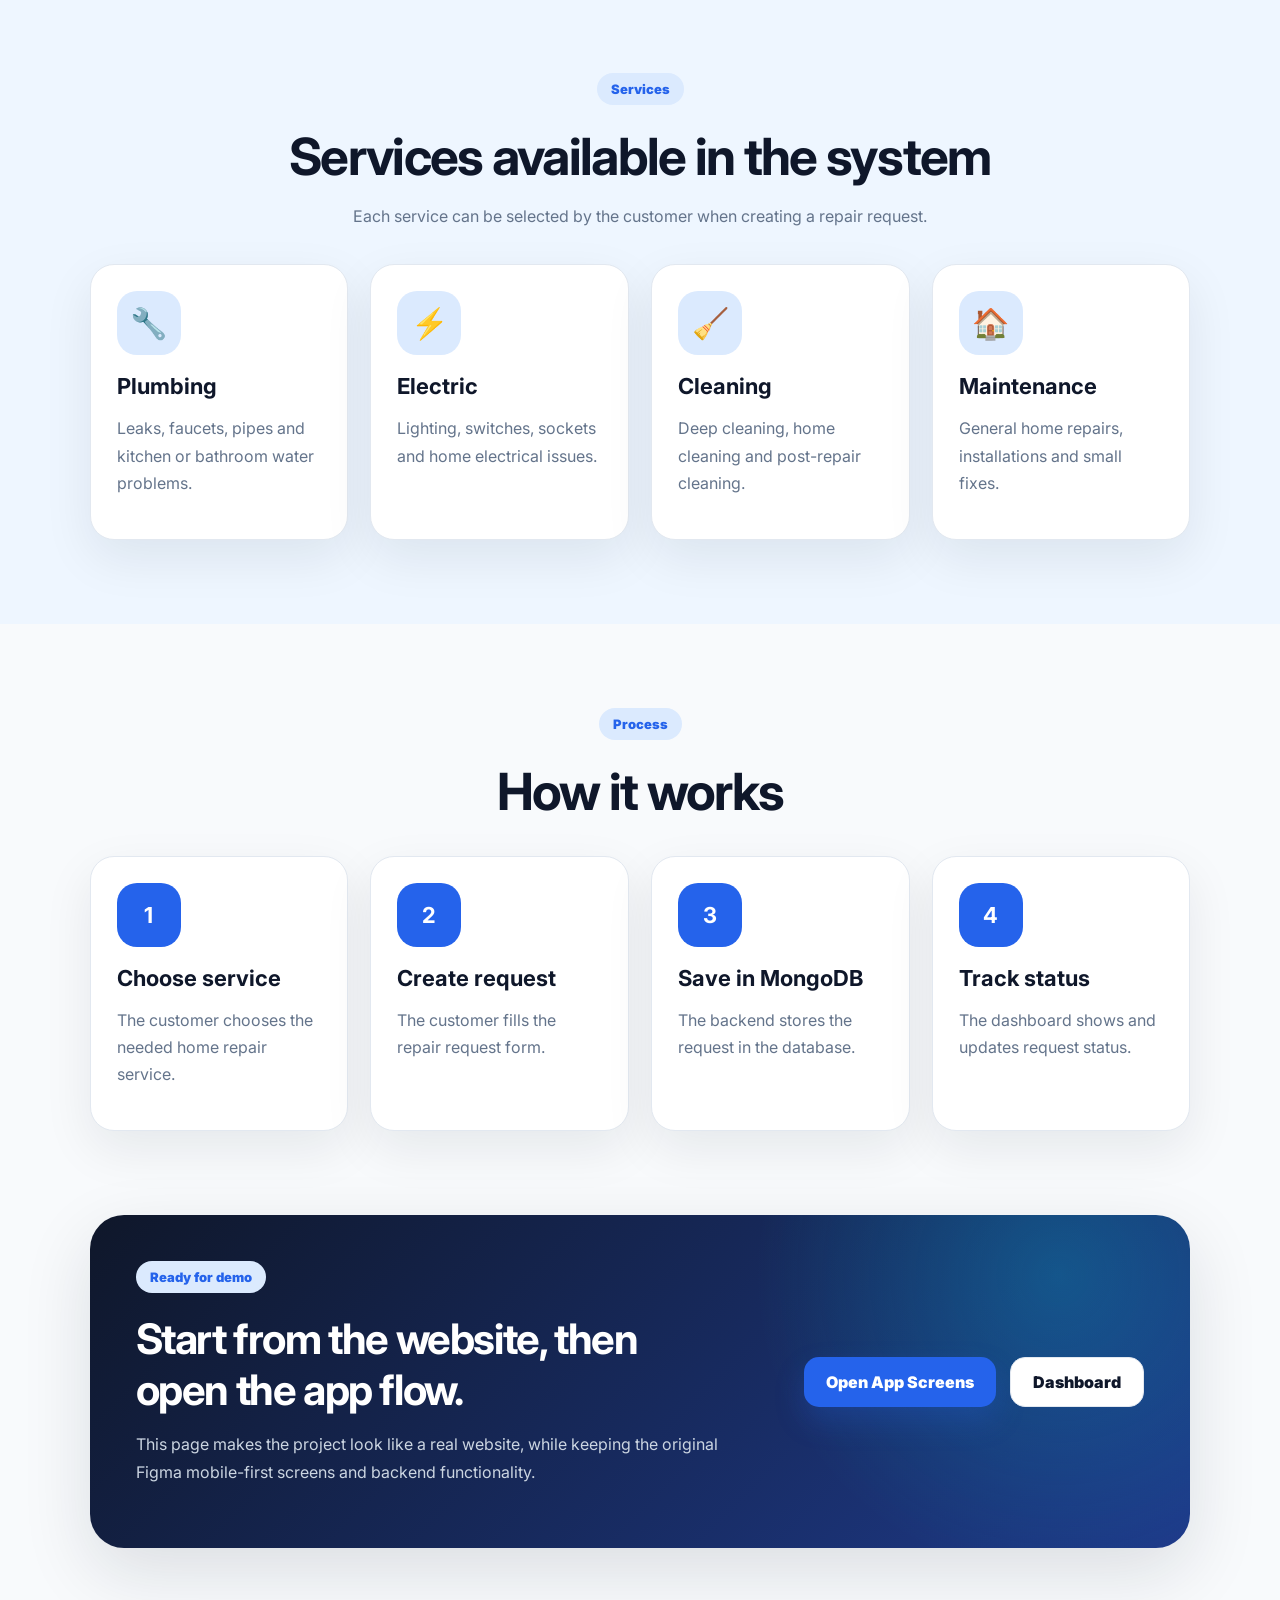
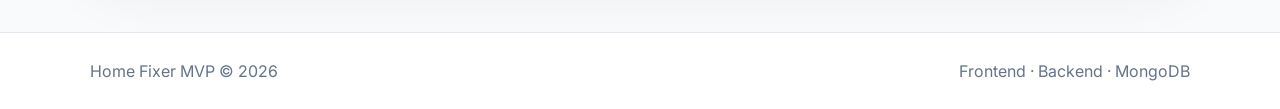
==== commit 1d9f9b19: "Add landing page and fix request form values" ====
--- a/index.html
+++ b/index.html
@@ -3,48 +3,124 @@
 <head>
   <meta charset="UTF-8" />
   <meta name="viewport" content="width=device-width, initial-scale=1.0" />
-  <title>Home Fixer | Sign In</title>
-  <link rel="stylesheet" href="style/style.css" />
+  <title>Home Fixer | Home Repair Service Website</title>
+  <link rel="stylesheet" href="style/landing.css" />
 </head>
-<body class="auth-bg">
-  <main class="phone-frame auth-phone">
-    <div class="ios-status">
-      <span>9:41</span>
-      <span>▮▮▮  Wi‑Fi  ▰</span>
-    </div>
+<body>
+  <header class="landing-header">
+    <a class="brand" href="index.html">
+      <span class="brand-icon">HF</span>
+      <span>Home Fixer</span>
+    </a>
+    <nav>
+      <a href="#about">About</a>
+      <a href="#services">Services</a>
+      <a href="#how">How It Works</a>
+      <a href="pages/home.html">Open App</a>
+      <a class="nav-btn" href="pages/create-request.html">Create Request</a>
+    </nav>
+  </header>
 
-    <section class="signin-card">
-      <h1 class="brand brand-dark">Home Fixer</h1>
+  <main>
+    <section class="hero">
+      <div class="hero-text">
+        <span class="badge">Responsive home repair platform</span>
+        <h1>Fix it fast. <span>Done right.</span></h1>
+        <p>
+          Home Fixer connects customers with trusted home repair technicians. Users can choose a service,
+          create a repair request, and track the request status through a connected dashboard.
+        </p>
+        <div class="hero-actions">
+          <a class="btn primary" href="pages/create-request.html">Create Request</a>
+          <a class="btn dark" href="pages/home.html">Open Mobile App View</a>
+          <a class="btn light" href="pages/dashboard.html">View Dashboard</a>
+        </div>
+        <div class="stats">
+          <article><strong>6</strong><span>Service categories</span></article>
+          <article><strong>Live</strong><span>MongoDB requests</span></article>
+          <article><strong>CRUD</strong><span>Backend API</span></article>
+        </div>
+      </div>
 
-      <div class="signin-content">
-        <h2>Create an account</h2>
-        <p>Enter your email to sign up for this app</p>
+      <aside class="hero-card">
+        <div class="card-top">
+          <strong>Live Request Preview</strong>
+          <span class="online">Online</span>
+        </div>
+        <div class="request-preview">
+          <div><strong>Kitchen water leak</strong><span>Plumbing · Haifa · Urgent</span></div>
+          <b>In progress</b>
+        </div>
+        <div class="request-preview">
+          <div><strong>Lighting problem</strong><span>Electric · Tel Aviv · Normal</span></div>
+          <b class="blue">Open</b>
+        </div>
+        <div class="request-preview">
+          <div><strong>Deep cleaning</strong><span>Cleaning · Nazareth · Completed</span></div>
+          <b class="green">Done</b>
+        </div>
+      </aside>
+    </section>
 
-        <form id="registerForm" class="stack-form">
-          <input id="registerName" type="text" placeholder="Full name" value="Ameer" />
-          <input id="registerEmail" type="email" placeholder="email@domain.com" />
-          <input id="registerPassword" type="password" placeholder="Password" value="123456" />
-          <button type="submit" class="btn btn-black">Continue</button>
-        </form>
-
-        <div id="authMessage" class="inline-message hidden"></div>
-
-        <div class="divider"><span></span><b>or</b><span></span></div>
-
-        <a class="social-btn" href="pages/home.html"><span class="google-g">G</span> Continue with Google</a>
-        <a class="social-btn" href="pages/home.html"><span class="apple-logo">●</span> Continue with Apple</a>
-
-        <p class="terms">
-          By clicking continue, you agree to our
-          <strong>Terms of Service</strong><br />
-          and <strong>Privacy Policy</strong>
+    <section class="section" id="about">
+      <div class="section-title">
+        <span class="badge">About the website</span>
+        <h2>What is Home Fixer?</h2>
+        <p>
+          Home Fixer is a web system for managing home repair services. It includes a customer interface,
+          service request form, backend API, MongoDB database, and admin dashboard for tracking and updating repair requests.
         </p>
+      </div>
+      <div class="info-grid">
+        <article><div class="icon">🌐</div><h3>Website + Mobile-first app</h3><p>The landing page explains the service, while the app screens provide the user flow.</p></article>
+        <article><div class="icon">🧾</div><h3>Repair requests</h3><p>Customers submit service requests with city, address, service type and priority.</p></article>
+        <article><div class="icon">🗄️</div><h3>Backend database</h3><p>Requests are saved in MongoDB and managed through a Node.js API.</p></article>
       </div>
     </section>
 
-    <div class="ios-homebar"></div>
+    <section class="section soft" id="services">
+      <div class="section-title center">
+        <span class="badge">Services</span>
+        <h2>Services available in the system</h2>
+        <p>Each service can be selected by the customer when creating a repair request.</p>
+      </div>
+      <div class="services-grid">
+        <a href="pages/create-request.html" class="service-card"><span>🔧</span><h3>Plumbing</h3><p>Leaks, faucets, pipes and kitchen or bathroom water problems.</p></a>
+        <a href="pages/create-request.html" class="service-card"><span>⚡</span><h3>Electric</h3><p>Lighting, switches, sockets and home electrical issues.</p></a>
+        <a href="pages/create-request.html" class="service-card"><span>🧹</span><h3>Cleaning</h3><p>Deep cleaning, home cleaning and post-repair cleaning.</p></a>
+        <a href="pages/create-request.html" class="service-card"><span>🏠</span><h3>Maintenance</h3><p>General home repairs, installations and small fixes.</p></a>
+      </div>
+    </section>
+
+    <section class="section" id="how">
+      <div class="section-title center">
+        <span class="badge">Process</span>
+        <h2>How it works</h2>
+      </div>
+      <div class="steps">
+        <article><b>1</b><h3>Choose service</h3><p>The customer chooses the needed home repair service.</p></article>
+        <article><b>2</b><h3>Create request</h3><p>The customer fills the repair request form.</p></article>
+        <article><b>3</b><h3>Save in MongoDB</h3><p>The backend stores the request in the database.</p></article>
+        <article><b>4</b><h3>Track status</h3><p>The dashboard shows and updates request status.</p></article>
+      </div>
+    </section>
+
+    <section class="cta">
+      <div>
+        <span class="badge">Ready for demo</span>
+        <h2>Start from the website, then open the app flow.</h2>
+        <p>This page makes the project look like a real website, while keeping the original Figma mobile-first screens and backend functionality.</p>
+      </div>
+      <div class="cta-actions">
+        <a class="btn primary" href="pages/home.html">Open App Screens</a>
+        <a class="btn light" href="pages/dashboard.html">Dashboard</a>
+      </div>
+    </section>
   </main>
 
-  <script src="js/auth.js"></script>
+  <footer>
+    <span>Home Fixer MVP © 2026</span>
+    <span>Frontend · Backend · MongoDB</span>
+  </footer>
 </body>
 </html>
--- a/style/landing.css
+++ b/style/landing.css
@@ -0,0 +1,5 @@
+@import url('https://fonts.googleapis.com/css2?family=Inter:wght@400;500;600;700;800;900&display=swap');
+:root{--blue:#2563eb;--cyan:#06b6d4;--navy:#0f172a;--text:#0f172a;--muted:#64748b;--line:#e2e8f0;--bg:#f8fafc;--white:#fff;--green:#16a34a;--shadow:0 24px 70px rgba(15,23,42,.12)}
+*{box-sizing:border-box}body{margin:0;background:var(--bg);color:var(--text);font-family:Inter,Arial,sans-serif}a{color:inherit;text-decoration:none}.landing-header{min-height:78px;padding:0 7%;background:rgba(255,255,255,.92);border-bottom:1px solid var(--line);display:flex;align-items:center;justify-content:space-between;position:sticky;top:0;z-index:20;backdrop-filter:blur(16px)}.brand{display:flex;align-items:center;gap:12px;font-size:24px;font-weight:900}.brand-icon{width:46px;height:46px;border-radius:16px;display:grid;place-items:center;color:white;background:linear-gradient(135deg,var(--blue),var(--cyan));box-shadow:0 12px 30px rgba(37,99,235,.25)}.landing-header nav{display:flex;align-items:center;gap:24px}.landing-header nav a{color:#334155;font-weight:800;font-size:14px}.nav-btn{color:#fff!important;background:var(--navy);padding:12px 17px;border-radius:999px}.hero{min-height:calc(100vh - 78px);padding:84px 7%;display:grid;grid-template-columns:minmax(0,1.05fr) minmax(360px,520px);gap:64px;align-items:center;background:radial-gradient(circle at 12% 18%,rgba(37,99,235,.18),transparent 28%),radial-gradient(circle at 82% 15%,rgba(6,182,212,.20),transparent 30%),linear-gradient(135deg,#fff,#eaf5ff)}.badge{display:inline-flex;width:fit-content;padding:8px 14px;border-radius:999px;background:#dbeafe;color:var(--blue);font-size:13px;font-weight:900;margin-bottom:20px}.hero h1{margin:0 0 24px;font-size:clamp(44px,6vw,82px);line-height:.95;letter-spacing:-3.5px}.hero h1 span{background:linear-gradient(135deg,var(--blue),var(--cyan));-webkit-background-clip:text;background-clip:text;color:transparent}.hero p,.section-title p,.info-grid p,.service-card p,.steps p,.cta p{color:var(--muted);line-height:1.7}.hero p{max-width:690px;font-size:18px}.hero-actions{display:flex;flex-wrap:wrap;gap:14px;margin:34px 0}.btn{min-height:50px;padding:0 22px;border-radius:15px;display:inline-flex;align-items:center;justify-content:center;font-weight:900}.btn.primary{background:var(--blue);color:white;box-shadow:0 14px 30px rgba(37,99,235,.23)}.btn.dark{background:var(--navy);color:white}.btn.light{background:white;color:var(--text);border:1px solid var(--line)}.stats{display:grid;grid-template-columns:repeat(3,1fr);gap:14px;max-width:640px}.stats article,.hero-card,.info-grid article,.service-card,.steps article{background:white;border:1px solid var(--line);border-radius:24px;box-shadow:0 18px 50px rgba(15,23,42,.08)}.stats article{padding:18px}.stats strong{display:block;font-size:28px}.stats span{color:var(--muted);font-size:13px;font-weight:800}.hero-card{padding:28px}.card-top{display:flex;justify-content:space-between;align-items:center;margin-bottom:22px}.online{color:var(--green);font-weight:900}.request-preview{border:1px solid var(--line);border-radius:18px;padding:16px;margin:14px 0;display:flex;justify-content:space-between;gap:16px;align-items:center}.request-preview strong,.request-preview span{display:block}.request-preview span{color:var(--muted);font-size:14px;margin-top:5px}.request-preview b{background:#fef3c7;color:#92400e;border-radius:999px;padding:7px 12px;font-size:12px}.request-preview b.blue{background:#dbeafe;color:#1d4ed8}.request-preview b.green{background:#dcfce7;color:#166534}.section{padding:84px 7%}.section.soft{background:#eef6ff}.section-title{max-width:780px;margin-bottom:34px}.section-title.center{text-align:center;margin:0 auto 34px}.section-title h2{margin:0 0 12px;font-size:clamp(34px,4vw,54px);letter-spacing:-1.7px}.info-grid,.services-grid,.steps{display:grid;gap:22px}.info-grid{grid-template-columns:repeat(3,1fr)}.services-grid,.steps{grid-template-columns:repeat(4,1fr)}.info-grid article,.service-card,.steps article{padding:26px}.icon,.service-card span,.steps b{width:64px;height:64px;border-radius:20px;display:grid;place-items:center;background:#dbeafe;font-size:30px;margin-bottom:18px}.steps b{background:var(--blue);color:white;font-size:22px}.info-grid h3,.service-card h3,.steps h3{margin:0 0 10px;font-size:22px}.cta{margin:0 7% 84px;border-radius:34px;padding:46px;display:grid;grid-template-columns:1.2fr .8fr;gap:26px;align-items:center;background:radial-gradient(circle at 88% 18%,rgba(6,182,212,.28),transparent 30%),linear-gradient(135deg,#0f172a,#1e3a8a);color:white;box-shadow:var(--shadow)}.cta h2{margin:0 0 12px;font-size:42px;letter-spacing:-1.4px}.cta p{color:#cbd5e1}.cta-actions{display:flex;flex-wrap:wrap;justify-content:flex-end;gap:14px}footer{background:white;border-top:1px solid var(--line);padding:28px 7%;display:flex;justify-content:space-between;gap:20px;color:var(--muted)}
+@media(max-width:1050px){.hero,.cta{grid-template-columns:1fr}.services-grid,.steps{grid-template-columns:repeat(2,1fr)}.info-grid{grid-template-columns:1fr}.cta-actions{justify-content:flex-start}}
+@media(max-width:760px){.landing-header{height:auto;padding:16px 5%;align-items:flex-start;flex-direction:column}.landing-header nav{gap:12px;flex-wrap:wrap}.hero{padding:56px 5%}.hero h1{font-size:43px}.stats,.services-grid,.steps{grid-template-columns:1fr}.section{padding:64px 5%}.cta{margin:0 5% 64px;padding:30px}footer{display:block}}
